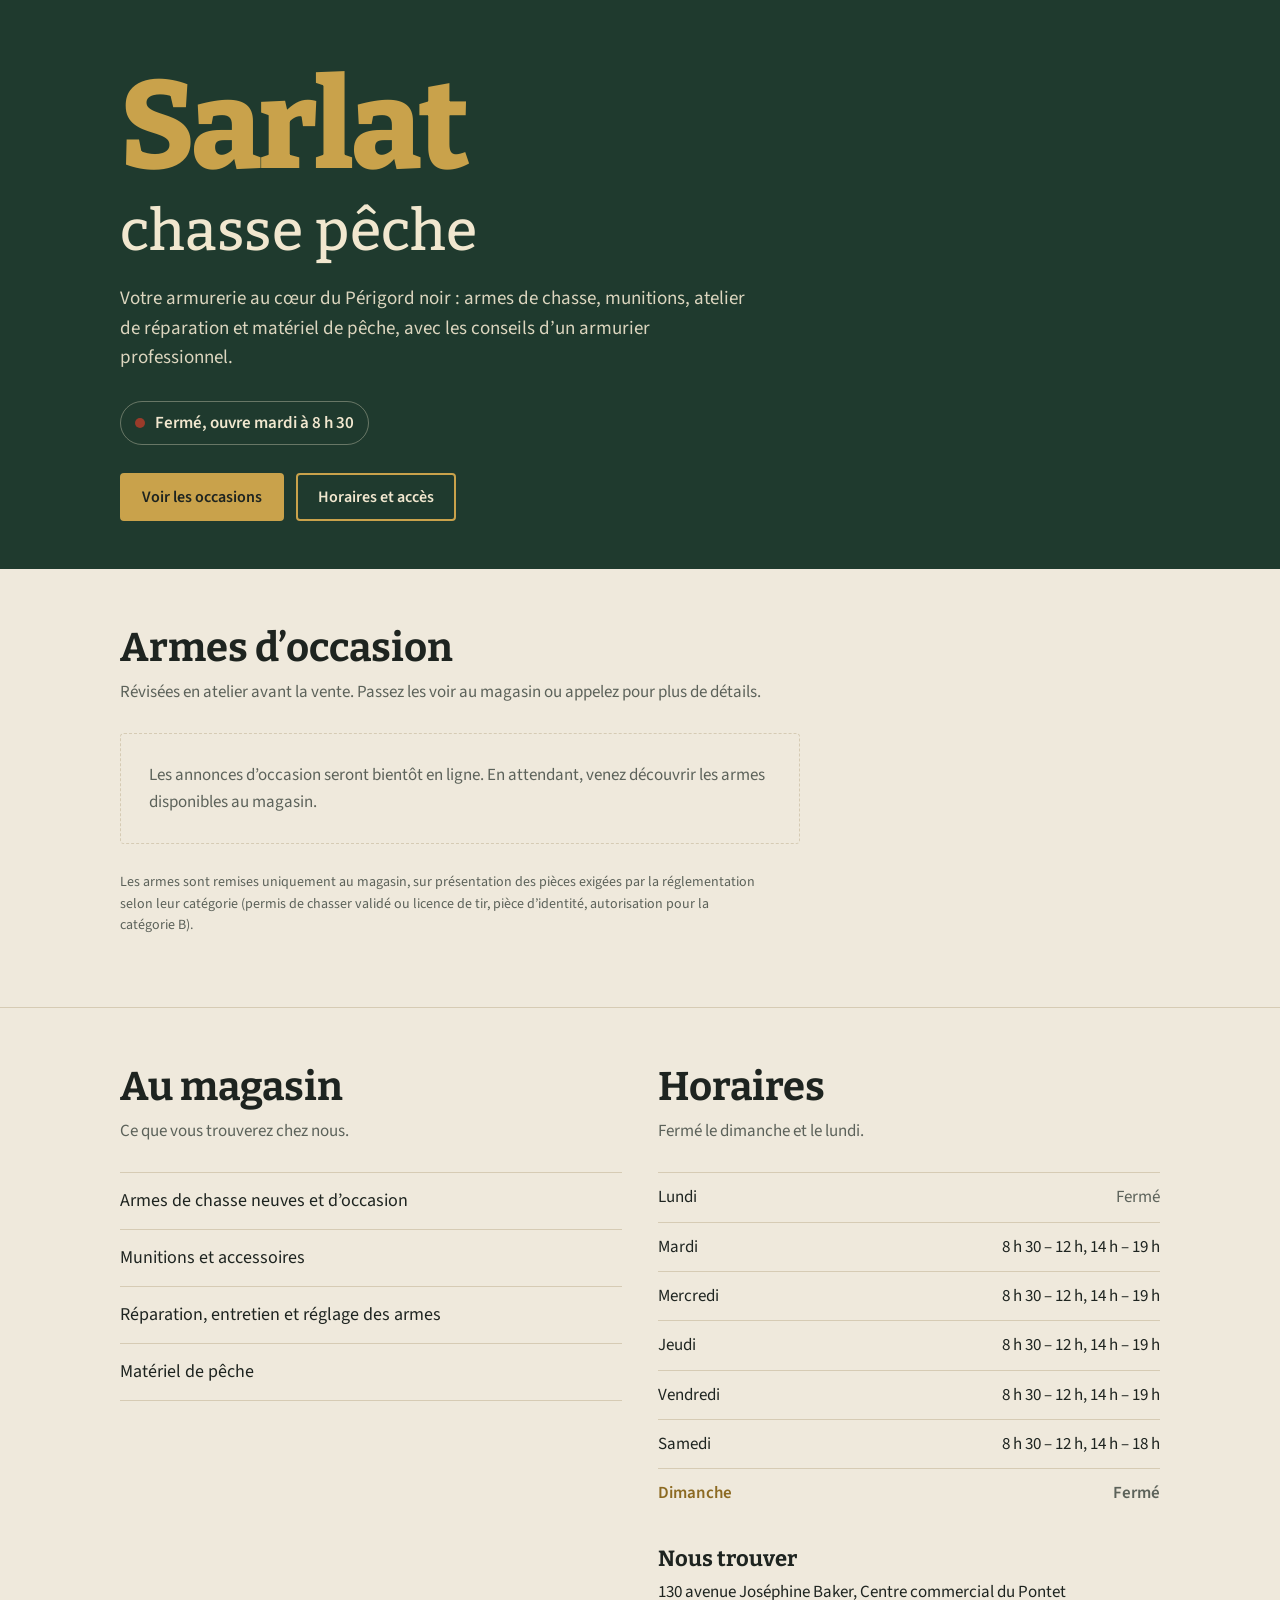
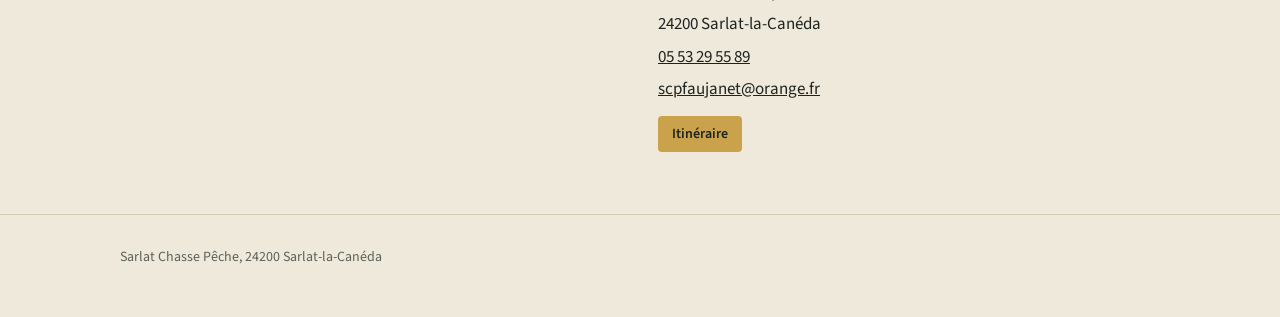
==== index.html @ 73dd1a2f "Mise en ligne du site Sarlat Chasse Peche" ====
<!doctype html>
<html lang="fr"><head><meta charset="utf-8"><meta name="viewport" content="width=device-width, initial-scale=1, viewport-fit=cover">
<title>Sarlat Chasse Pêche, armurerie à Sarlat-la-Canéda</title>
<meta name="description" content="Armurerie Sarlat Chasse Pêche, Centre commercial du Pontet à Sarlat-la-Canéda : armes neuves et d’occasion, munitions, réparation, pêche.">
<link rel="icon" href="data:image/svg+xml,<svg xmlns='http://www.w3.org/2000/svg' viewBox='0 0 100 100'><text y='.9em' font-size='90'>🦌</text></svg>">
<link rel="preconnect" href="https://fonts.googleapis.com"><link rel="preconnect" href="https://fonts.gstatic.com" crossorigin>
<link rel="stylesheet" href="https://fonts.googleapis.com/css2?family=Bitter:wght@500;700;800&family=Source+Sans+3:wght@400;600&display=swap">
<link rel="stylesheet" href="style.css">
</head><body><div id="root"></div>
<script src="common.js"></script>
<script>
var DATA={shop:{address:'130 avenue Joséphine Baker, Centre commercial du Pontet',city:'24200 Sarlat-la-Canéda',phone:'05 53 29 55 89',email:'scpfaujanet@orange.fr',services:['Armes de chasse neuves et d’occasion','Munitions et accessoires','Réparation, entretien et réglage des armes','Matériel de pêche']},listings:[]};
function parisNow(){var p={};new Intl.DateTimeFormat('en-GB',{timeZone:'Europe/Paris',weekday:'short',hour:'2-digit',minute:'2-digit',hourCycle:'h23'}).formatToParts(new Date()).forEach(function(x){p[x.type]=x.value});return{d:['Sun','Mon','Tue','Wed','Thu','Fri','Sat'].indexOf(p.weekday),m:Number(p.hour)*60+Number(p.minute)}}
function status(){var n=parisNow(),t=HOURS[n.d]||[];for(var i=0;i<t.length;i++){if(n.m>=t[i][0]&&n.m<t[i][1])return{open:true,text:'Ouvert, jusqu’à '+hm(t[i][1])};if(n.m<t[i][0])return{open:false,text:'Fermé, ouvre à '+hm(t[i][0])}}for(var k=1;k<=7;k++){var d=(n.d+k)%7;if(HOURS[d])return{open:false,text:'Fermé, ouvre '+(k===1?'demain':DAYS[d].toLowerCase())+' à '+hm(HOURS[d][0][0])}}return{open:false,text:'Fermé'}}
function hoursRows(){var n=parisNow();return [1,2,3,4,5,6,0].map(function(d){var h=HOURS[d];return '<tr class="'+(d===n.d?'today ':'')+(h?'':'off')+'"><td>'+DAYS[d]+'</td><td>'+(h?h.map(function(s){return hm(s[0])+' – '+hm(s[1])}).join(', '):'Fermé')+'</td></tr>'}).join('')}
function card(l,i){var p=l.photos||[];return '<button class="item'+(l.sold?' sold':'')+'" data-i="'+i+'"><div class="ph">'+(p.length?'<img loading="lazy" alt="'+esc(l.title)+'" src="'+img(p[0])+'">':'<div class="none">Photo à venir</div>')+(l.sold?'<span class="badge">Vendu</span>':'')+(p.length>1?'<span class="count">'+p.length+' photos</span>':'')+'</div><h3>'+esc(l.title)+'</h3><div class="meta">'+esc([l.caliber,l.condition].filter(Boolean).join(', '))+'</div>'+(!l.sold&&euro(l.price)?'<div class="price">'+euro(l.price)+'</div>':'')+'</button>'}
function render(){var s=DATA.shop,st=status(),L=DATA.listings||[],q=encodeURIComponent('Sarlat Chasse Pêche '+(s.address||'')+' '+s.city);
document.getElementById('root').innerHTML=
'<header class="hero"><div class="wrap"><h1 class="mark">Sarlat<span>chasse pêche</span></h1><p class="lede">Votre armurerie au cœur du Périgord noir : armes de chasse, munitions, atelier de réparation et matériel de pêche, avec les conseils d’un armurier professionnel.</p><div class="status'+(st.open?' open':'')+'"><span class="dot"></span>'+st.text+'</div><div class="cta"><a class="btn" href="#occasions">Voir les occasions</a><a class="btn ghost" href="#infos">Horaires et accès</a></div></div></header>'+
'<main><section id="occasions"><div class="wrap"><h2>Armes d’occasion</h2><p class="sub">Révisées en atelier avant la vente. Passez les voir au magasin ou appelez pour plus de détails.</p>'+(L.length?'<div class="grid">'+L.map(card).join('')+'</div>':'<div class="empty">Les annonces d’occasion seront bientôt en ligne. En attendant, venez découvrir les armes disponibles au magasin.</div>')+'<p class="notice">Les armes sont remises uniquement au magasin, sur présentation des pièces exigées par la réglementation selon leur catégorie (permis de chasser validé ou licence de tir, pièce d’identité, autorisation pour la catégorie B).</p></div></section>'+
'<section id="infos"><div class="wrap two"><div><h2>Au magasin</h2><p class="sub">Ce que vous trouverez chez nous.</p><ul class="services">'+(s.services||[]).map(function(x){return '<li>'+esc(x)+'</li>'}).join('')+'</ul></div><div><h2>Horaires</h2><p class="sub">Fermé le dimanche et le lundi.</p><table class="hours">'+hoursRows()+'</table><div class="contact" style="margin-top:28px"><h3 style="font-size:22px;margin-bottom:8px">Nous trouver</h3>'+(s.address?'<p>'+esc(s.address)+'</p>':'')+'<p>'+esc(s.city)+'</p>'+(s.phone?'<p><a href="tel:'+esc(s.phone.replace(/\s/g,''))+'">'+esc(s.phone)+'</a></p>':'')+(s.email?'<p><a href="mailto:'+esc(s.email)+'">'+esc(s.email)+'</a></p>':'')+'<p style="margin-top:14px"><a class="btn small" target="_blank" rel="noopener" href="https://www.google.com/maps/search/?api=1&query='+q+'">Itinéraire</a></p></div></div></div></section></main>'+
'<footer><div class="wrap">Sarlat Chasse Pêche, '+esc(s.city)+'</div></footer><dialog id="detail"></dialog>';
Array.prototype.forEach.call(document.querySelectorAll('.item'),function(b){b.onclick=function(){openDetail(Number(b.dataset.i))}})}
function openDetail(i){var l=DATA.listings[i],d=document.getElementById('detail'),p=l.photos||[];
d.innerHTML='<div class="dlg"><div class="dlg-head"><div><h2 style="font-size:26px">'+esc(l.title)+'</h2>'+(l.sold?'<span class="meta" style="color:var(--closed);font-weight:600">Vendu</span>':(euro(l.price)?'<div class="price">'+euro(l.price)+'</div>':''))+'</div><button class="x" aria-label="Fermer">×</button></div>'+(p.length?'<div class="gallery">'+p.map(function(f){return '<img alt="" src="'+img(f)+'">'}).join('')+'</div>'+(p.length>1?'<p class="hint">Faites glisser pour voir les autres photos.</p>':''):'')+'<dl class="facts">'+[['Calibre',l.caliber],['Catégorie',l.category],['État',l.condition]].filter(function(x){return x[1]}).map(function(x){return '<dt>'+x[0]+'</dt><dd>'+esc(x[1])+'</dd>'}).join('')+'</dl>'+(l.description?'<p class="desc">'+esc(l.description)+'</p>':'')+'<p class="meta">À voir au magasin, du mardi au samedi. Tél. '+esc(DATA.shop.phone)+'</p></div>';
d.querySelector('.x').onclick=function(){d.close()};d.onclick=function(e){if(e.target===d)d.close()};d.showModal()}
render();
fetch('donnees.json?v='+Date.now(),{cache:'no-store'}).then(function(r){return r.ok?r.json():null}).then(function(j){if(j){DATA=j;render()}}).catch(function(){});
setInterval(function(){var el=document.querySelector('.status');if(!el)return;var st=status();el.className='status'+(st.open?' open':'');el.innerHTML='<span class="dot"></span>'+st.text},60000);
</script></body></html>
---- style.css ----
:root{--bg:#EFE9DC;--surface:#F8F4EA;--ink:#1E2420;--muted:#5C625A;--forest:#1F3A2E;--forest-ink:#F1E7CF;--stone:#C9A24B;--stone-deep:#8C6A22;--line:#D6CBB4;--ok:#2F7A4A;--closed:#9A3B2A;color-scheme:light;box-sizing:border-box;padding-top:env(safe-area-inset-top,0px);padding-bottom:env(safe-area-inset-bottom,0px)}
@media (prefers-color-scheme:dark){:root{--bg:#121815;--surface:#1A221E;--ink:#ECE6D8;--muted:#A6AB9E;--forest:#0D1913;--forest-ink:#EADDBE;--stone:#D8B45E;--stone-deep:#D8B45E;--line:#2D3832;--ok:#5FB57E;--closed:#E07A63;color-scheme:dark}}
*,*::before,*::after{box-sizing:inherit}
html{scroll-padding-top:env(safe-area-inset-top,0px);scroll-behavior:smooth}
body{margin:0;background:var(--bg);color:var(--ink);font:400 17px/1.55 "Source Sans 3","Segoe UI",Roboto,Helvetica,Arial,sans-serif}
@media (prefers-reduced-motion:reduce){html{scroll-behavior:auto}}
h1,h2,h3{font-family:Bitter,Georgia,"Times New Roman",serif;line-height:1.15;margin:0}
a{color:inherit}
img{max-width:100%;display:block}
:focus-visible{outline:3px solid var(--stone);outline-offset:2px}
.wrap{max-width:1080px;margin:0 auto;padding:0 20px}
.hero{background:var(--forest);color:var(--forest-ink);padding:56px 0 48px}
.mark{font-size:clamp(52px,14vw,124px);font-weight:800;letter-spacing:-.02em;color:var(--stone)}
.mark span{display:block;font-weight:500;font-size:.46em;letter-spacing:.01em;color:var(--forest-ink)}
.lede{max-width:34em;margin:20px 0 28px;font-size:19px;opacity:.9}
.status{display:inline-flex;align-items:center;gap:10px;padding:8px 14px;border:1px solid rgba(241,231,207,.35);border-radius:999px;font-weight:600}
.dot{width:10px;height:10px;border-radius:50%;background:var(--closed)}
.status.open .dot{background:#6FCB8E;box-shadow:0 0 0 4px rgba(111,203,142,.2)}
.cta{display:flex;flex-wrap:wrap;gap:12px;margin-top:28px}
.btn{display:inline-block;font:600 16px/1 "Source Sans 3",sans-serif;padding:14px 20px;border-radius:4px;border:2px solid var(--stone);background:var(--stone);color:#1E2420;text-decoration:none;cursor:pointer}
.btn.ghost{background:transparent;color:inherit}
.btn.small{padding:9px 12px;font-size:14px}
.btn.danger{border-color:var(--closed);background:transparent;color:var(--closed)}
.btn:disabled{opacity:.55;cursor:wait}
section{padding:56px 0;border-bottom:1px solid var(--line)}
h2{font-size:clamp(28px,5vw,40px);margin-bottom:8px}
.sub{color:var(--muted);margin:0 0 28px;max-width:40em}
.grid{display:grid;grid-template-columns:repeat(auto-fill,minmax(250px,1fr));gap:28px 22px}
.item{all:unset;cursor:pointer;display:block}
.item:focus-visible{outline:3px solid var(--stone);outline-offset:4px}
.ph{aspect-ratio:4/3;background:var(--surface);border:1px solid var(--line);border-radius:4px;overflow:hidden;position:relative}
.ph img{width:100%;height:100%;object-fit:cover}
.ph .none{position:absolute;inset:0;display:grid;place-items:center;color:var(--muted);font-size:14px}
.badge{position:absolute;top:10px;left:10px;background:var(--closed);color:#fff;font-weight:600;font-size:13px;padding:4px 9px;border-radius:3px}
.count{position:absolute;bottom:8px;right:8px;background:rgba(0,0,0,.6);color:#fff;font-size:12px;padding:2px 7px;border-radius:3px}
.item h3{font-size:20px;margin:12px 0 4px}
.meta{color:var(--muted);font-size:15px}
.price{font-family:Bitter,Georgia,serif;font-weight:700;font-size:21px;color:var(--stone-deep);margin-top:4px}
.item.sold{opacity:.6}
.empty{border:1px dashed var(--line);border-radius:4px;padding:28px;color:var(--muted);max-width:40em}
.notice{font-size:14px;color:var(--muted);margin-top:28px;max-width:46em}
.two{display:grid;gap:36px;grid-template-columns:1fr}
@media (min-width:760px){.two{grid-template-columns:1fr 1fr}}
.services{list-style:none;padding:0;margin:0}
.services li{padding:14px 0;border-top:1px solid var(--line);font-size:18px}
.services li:last-child{border-bottom:1px solid var(--line)}
table.hours{border-collapse:collapse;width:100%;font-size:17px}
.hours td{padding:11px 0;border-top:1px solid var(--line)}
.hours td+td{text-align:right}
.hours tr.today td{font-weight:600;color:var(--stone-deep)}
.hours tr.off td+td{color:var(--muted)}
.contact p{margin:6px 0}
footer{padding:32px 0 48px;color:var(--muted);font-size:14px}
dialog{border:0;padding:0;background:var(--surface);color:var(--ink);width:min(760px,100vw);max-height:92vh;border-radius:6px}
dialog::backdrop{background:rgba(10,16,12,.6)}
.dlg{padding:20px 20px 24px}
.dlg-head{display:flex;justify-content:space-between;align-items:start;gap:12px;margin-bottom:14px}
.x{all:unset;cursor:pointer;font-size:28px;line-height:1;padding:4px 8px}
.gallery{display:flex;gap:10px;overflow-x:auto;scroll-snap-type:x mandatory}
.gallery img{flex:0 0 100%;scroll-snap-align:start;aspect-ratio:4/3;object-fit:contain;background:#000;border-radius:4px}
.facts{display:grid;grid-template-columns:auto 1fr;gap:6px 16px;margin:16px 0}
.facts dt{color:var(--muted)}.facts dd{margin:0}
.desc{white-space:pre-wrap}
.manage{position:fixed;right:16px;bottom:calc(16px + env(safe-area-inset-bottom,0px));z-index:20;box-shadow:0 4px 14px rgba(0,0,0,.25)}
.tabs{display:flex;gap:6px;border-bottom:1px solid var(--line);margin-bottom:18px;overflow-x:auto}
.tabs button{all:unset;cursor:pointer;padding:10px 12px;font-weight:600;color:var(--muted);border-bottom:3px solid transparent}
.tabs button[aria-selected="true"]{color:var(--ink);border-color:var(--stone)}
label{display:block;font-weight:600;font-size:15px;margin:14px 0 6px}
input,select,textarea{width:100%;font:inherit;padding:10px 12px;border:1px solid var(--line);border-radius:4px;background:var(--bg);color:var(--ink)}
textarea{min-height:110px;resize:vertical}
.row{display:grid;grid-template-columns:1fr 1fr;gap:0 12px}
.thumbs{display:flex;flex-wrap:wrap;gap:8px;margin-top:10px}
.thumbs div{position:relative}
.thumbs img{width:84px;height:64px;object-fit:cover;border-radius:3px;border:1px solid var(--line)}
.thumbs button{position:absolute;top:-8px;right:-8px;width:24px;height:24px;border-radius:50%;border:0;background:var(--closed);color:#fff;cursor:pointer}
.adm-list .li{display:flex;gap:12px;align-items:center;padding:12px 0;border-top:1px solid var(--line)}
.adm-list img,.adm-list .noimg{width:64px;height:48px;object-fit:cover;border-radius:3px;background:var(--bg);flex:none}
.adm-list .t{flex:1;min-width:0}
.adm-list .acts{display:flex;gap:6px;flex-wrap:wrap;justify-content:flex-end}
.msg{margin-top:12px;font-size:15px;color:var(--muted)}
.msg.err{color:var(--closed)}
.hint{font-size:14px;color:var(--muted);margin:4px 0 0}
.setup{background:var(--surface);border:1px solid var(--line);border-radius:4px;padding:16px;margin:16px 0}
.topbar{display:flex;justify-content:space-between;align-items:center;gap:12px;padding:16px 0}
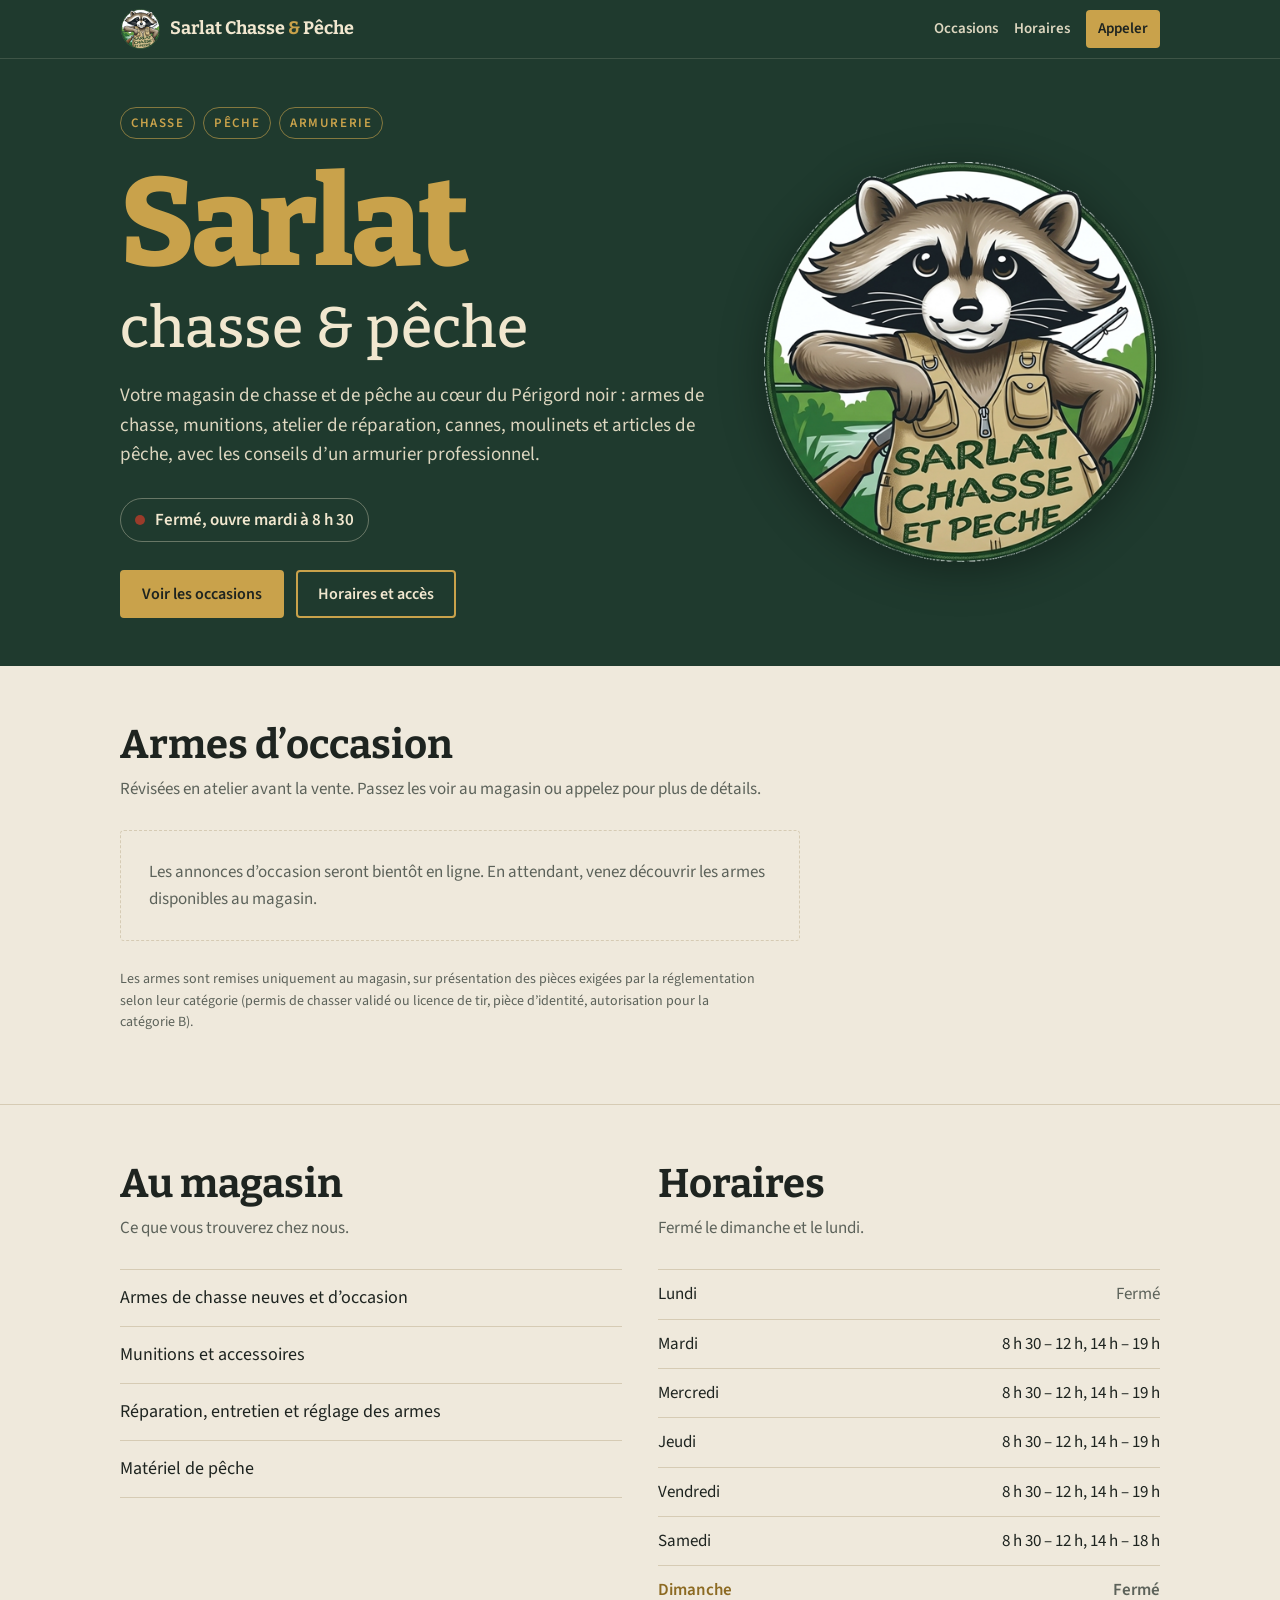
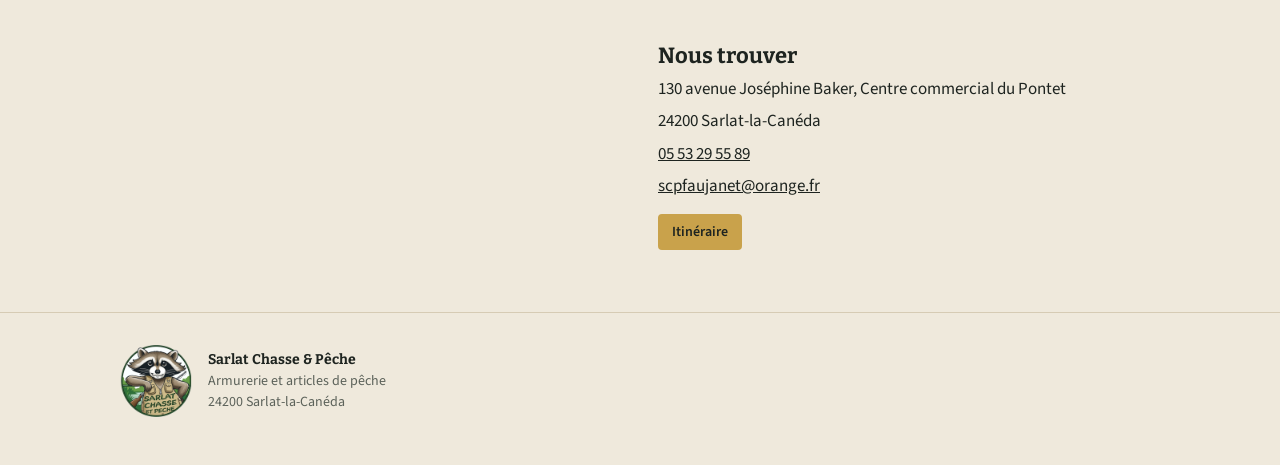
==== commit 6f7cbe84: "Ajout du logo Sarlat Chasse et Peche sur toutes les pages" ====
--- a/index.html
+++ b/index.html
@@ -1,8 +1,13 @@
 <!doctype html>
 <html lang="fr"><head><meta charset="utf-8"><meta name="viewport" content="width=device-width, initial-scale=1, viewport-fit=cover">
-<title>Sarlat Chasse Pêche, armurerie à Sarlat-la-Canéda</title>
-<meta name="description" content="Armurerie Sarlat Chasse Pêche, Centre commercial du Pontet à Sarlat-la-Canéda : armes neuves et d’occasion, munitions, réparation, pêche.">
-<link rel="icon" href="data:image/svg+xml,<svg xmlns='http://www.w3.org/2000/svg' viewBox='0 0 100 100'><text y='.9em' font-size='90'>🦌</text></svg>">
+<title>Sarlat Chasse et Pêche, armurerie et articles de pêche à Sarlat-la-Canéda</title>
+<meta name="description" content="Sarlat Chasse et Pêche, Centre commercial du Pontet à Sarlat-la-Canéda : armurerie, armes de chasse neuves et d’occasion, munitions, réparation, matériel et articles de pêche.">
+<link rel="icon" type="image/png" href="images/logo-64.png">
+<link rel="apple-touch-icon" href="images/logo-180.png">
+<meta property="og:title" content="Sarlat Chasse et Pêche">
+<meta property="og:description" content="Armurerie et articles de pêche à Sarlat-la-Canéda, Centre commercial du Pontet.">
+<meta property="og:image" content="https://chasseetpeche24200.github.io/images/logo.png">
+<meta property="og:type" content="website">
 <link rel="preconnect" href="https://fonts.googleapis.com"><link rel="preconnect" href="https://fonts.gstatic.com" crossorigin>
 <link rel="stylesheet" href="https://fonts.googleapis.com/css2?family=Bitter:wght@500;700;800&family=Source+Sans+3:wght@400;600&display=swap">
 <link rel="stylesheet" href="style.css">
@@ -16,13 +21,14 @@
 function card(l,i){var p=l.photos||[];return '<button class="item'+(l.sold?' sold':'')+'" data-i="'+i+'"><div class="ph">'+(p.length?'<img loading="lazy" alt="'+esc(l.title)+'" src="'+img(p[0])+'">':'<div class="none">Photo à venir</div>')+(l.sold?'<span class="badge">Vendu</span>':'')+(p.length>1?'<span class="count">'+p.length+' photos</span>':'')+'</div><h3>'+esc(l.title)+'</h3><div class="meta">'+esc([l.caliber,l.condition].filter(Boolean).join(', '))+'</div>'+(!l.sold&&euro(l.price)?'<div class="price">'+euro(l.price)+'</div>':'')+'</button>'}
 function render(){var s=DATA.shop,st=status(),L=DATA.listings||[],q=encodeURIComponent('Sarlat Chasse Pêche '+(s.address||'')+' '+s.city);
 document.getElementById('root').innerHTML=
-'<header class="hero"><div class="wrap"><h1 class="mark">Sarlat<span>chasse pêche</span></h1><p class="lede">Votre armurerie au cœur du Périgord noir : armes de chasse, munitions, atelier de réparation et matériel de pêche, avec les conseils d’un armurier professionnel.</p><div class="status'+(st.open?' open':'')+'"><span class="dot"></span>'+st.text+'</div><div class="cta"><a class="btn" href="#occasions">Voir les occasions</a><a class="btn ghost" href="#infos">Horaires et accès</a></div></div></header>'+
+'<nav class="topnav"><div class="wrap"><a class="brand" href="#"><img src="images/logo-64.png" alt="" width="40" height="40"><span>Sarlat Chasse <em>&amp;</em> Pêche</span></a><div class="navlinks"><a href="#occasions">Occasions</a><a href="#infos">Horaires</a>'+(s.phone?'<a class="call" href="tel:'+esc(s.phone.replace(/\s/g,''))+'">Appeler</a>':'')+'</div></div></nav>'+
+'<header class="hero"><div class="wrap hero-grid"><div><p class="kicker"><span>Chasse</span><span>Pêche</span><span>Armurerie</span></p><h1 class="mark">Sarlat<span>chasse &amp; pêche</span></h1><p class="lede">Votre magasin de chasse et de pêche au cœur du Périgord noir : armes de chasse, munitions, atelier de réparation, cannes, moulinets et articles de pêche, avec les conseils d’un armurier professionnel.</p><div class="status'+(st.open?' open':'')+'"><span class="dot"></span>'+st.text+'</div><div class="cta"><a class="btn" href="#occasions">Voir les occasions</a><a class="btn ghost" href="#infos">Horaires et accès</a></div></div><img class="hero-logo" src="images/logo.png" alt="Logo Sarlat Chasse et Pêche : un raton laveur en gilet de chasse avec un fusil et une canne à pêche" width="480" height="480"></div></header>'+
 '<main><section id="occasions"><div class="wrap"><h2>Armes d’occasion</h2><p class="sub">Révisées en atelier avant la vente. Passez les voir au magasin ou appelez pour plus de détails.</p>'+(L.length?'<div class="grid">'+L.map(card).join('')+'</div>':'<div class="empty">Les annonces d’occasion seront bientôt en ligne. En attendant, venez découvrir les armes disponibles au magasin.</div>')+'<p class="notice">Les armes sont remises uniquement au magasin, sur présentation des pièces exigées par la réglementation selon leur catégorie (permis de chasser validé ou licence de tir, pièce d’identité, autorisation pour la catégorie B).</p></div></section>'+
 '<section id="infos"><div class="wrap two"><div><h2>Au magasin</h2><p class="sub">Ce que vous trouverez chez nous.</p><ul class="services">'+(s.services||[]).map(function(x){return '<li>'+esc(x)+'</li>'}).join('')+'</ul></div><div><h2>Horaires</h2><p class="sub">Fermé le dimanche et le lundi.</p><table class="hours">'+hoursRows()+'</table><div class="contact" style="margin-top:28px"><h3 style="font-size:22px;margin-bottom:8px">Nous trouver</h3>'+(s.address?'<p>'+esc(s.address)+'</p>':'')+'<p>'+esc(s.city)+'</p>'+(s.phone?'<p><a href="tel:'+esc(s.phone.replace(/\s/g,''))+'">'+esc(s.phone)+'</a></p>':'')+(s.email?'<p><a href="mailto:'+esc(s.email)+'">'+esc(s.email)+'</a></p>':'')+'<p style="margin-top:14px"><a class="btn small" target="_blank" rel="noopener" href="https://www.google.com/maps/search/?api=1&query='+q+'">Itinéraire</a></p></div></div></div></section></main>'+
-'<footer><div class="wrap">Sarlat Chasse Pêche, '+esc(s.city)+'</div></footer><dialog id="detail"></dialog>';
+'<footer><div class="wrap foot"><img src="images/logo-180.png" alt="" width="72" height="72"><div><strong>Sarlat Chasse &amp; Pêche</strong><br>Armurerie et articles de pêche<br>'+esc(s.city)+'</div></div></footer><dialog id="detail"></dialog>';
 Array.prototype.forEach.call(document.querySelectorAll('.item'),function(b){b.onclick=function(){openDetail(Number(b.dataset.i))}})}
 function openDetail(i){var l=DATA.listings[i],d=document.getElementById('detail'),p=l.photos||[];
-d.innerHTML='<div class="dlg"><div class="dlg-head"><div><h2 style="font-size:26px">'+esc(l.title)+'</h2>'+(l.sold?'<span class="meta" style="color:var(--closed);font-weight:600">Vendu</span>':(euro(l.price)?'<div class="price">'+euro(l.price)+'</div>':''))+'</div><button class="x" aria-label="Fermer">×</button></div>'+(p.length?'<div class="gallery">'+p.map(function(f){return '<img alt="" src="'+img(f)+'">'}).join('')+'</div>'+(p.length>1?'<p class="hint">Faites glisser pour voir les autres photos.</p>':''):'')+'<dl class="facts">'+[['Calibre',l.caliber],['Catégorie',l.category],['État',l.condition]].filter(function(x){return x[1]}).map(function(x){return '<dt>'+x[0]+'</dt><dd>'+esc(x[1])+'</dd>'}).join('')+'</dl>'+(l.description?'<p class="desc">'+esc(l.description)+'</p>':'')+'<p class="meta">À voir au magasin, du mardi au samedi. Tél. '+esc(DATA.shop.phone)+'</p></div>';
+d.innerHTML='<div class="dlg"><div class="dlg-head"><div><h2 style="font-size:26px">'+esc(l.title)+'</h2>'+(l.sold?'<span class="meta" style="color:var(--closed);font-weight:600">Vendu</span>':(euro(l.price)?'<div class="price">'+euro(l.price)+'</div>':''))+'</div><button class="x" aria-label="Fermer">×</button></div>'+(p.length?'<div class="gallery">'+p.map(function(f){return '<img alt="" src="'+img(f)+'">'}).join('')+'</div>'+(p.length>1?'<p class="hint">Faites glisser pour voir les autres photos.</p>':''):'')+'<dl class="facts">'+[['Calibre',l.caliber],['Catégorie',l.category],['État',l.condition]].filter(function(x){return x[1]}).map(function(x){return '<dt>'+x[0]+'</dt><dd>'+esc(x[1])+'</dd>'}).join('')+'</dl>'+(l.description?'<p class="desc">'+esc(l.description)+'</p>':'')+'<p class="meta">À voir chez Sarlat Chasse &amp; Pêche, du mardi au samedi. Tél.'+esc(DATA.shop.phone)+'</p></div>';
 d.querySelector('.x').onclick=function(){d.close()};d.onclick=function(e){if(e.target===d)d.close()};d.showModal()}
 render();
 fetch('donnees.json?v='+Date.now(),{cache:'no-store'}).then(function(r){return r.ok?r.json():null}).then(function(j){if(j){DATA=j;render()}}).catch(function(){});
--- a/style.css
+++ b/style.css
@@ -9,7 +9,27 @@
 img{max-width:100%;display:block}
 :focus-visible{outline:3px solid var(--stone);outline-offset:2px}
 .wrap{max-width:1080px;margin:0 auto;padding:0 20px}
-.hero{background:var(--forest);color:var(--forest-ink);padding:56px 0 48px}
+.topnav{position:sticky;top:0;z-index:30;background:var(--forest);color:var(--forest-ink);border-bottom:1px solid rgba(241,231,207,.15);padding-top:env(safe-area-inset-top,0px)}
+.topnav .wrap{display:flex;align-items:center;justify-content:space-between;gap:12px;min-height:58px}
+.brand{display:flex;align-items:center;gap:10px;text-decoration:none;min-width:0}
+.brand img{flex:none;width:40px;height:40px}
+.topbar .brand img{width:48px;height:48px}
+.brand span{font:700 18px/1.1 Bitter,Georgia,serif;white-space:nowrap;overflow:hidden;text-overflow:ellipsis}
+.brand em{font-style:normal;color:var(--stone)}
+.navlinks{display:flex;align-items:center;gap:16px;font-weight:600;font-size:15px}
+.navlinks a{text-decoration:none;opacity:.9}
+.navlinks a:hover{opacity:1;text-decoration:underline}
+.navlinks .call{background:var(--stone);color:#1E2420;padding:7px 12px;border-radius:4px;opacity:1}
+@media (max-width:560px){.navlinks a:not(.call){display:none}.brand span{font-size:16px}}
+.hero{background:var(--forest);color:var(--forest-ink);padding:48px 0 48px}
+.hero-grid{display:grid;grid-template-columns:1fr;gap:28px;align-items:center}
+.hero-logo{width:min(280px,70vw);height:auto;justify-self:center;order:-1;filter:drop-shadow(0 8px 22px rgba(0,0,0,.35))}
+@media (min-width:860px){.hero-grid{grid-template-columns:1fr 400px}.hero-logo{width:400px;order:0}}
+.kicker{display:flex;flex-wrap:wrap;gap:8px;margin:0 0 14px}
+.kicker span{font-weight:600;font-size:13px;letter-spacing:.12em;text-transform:uppercase;padding:5px 10px;border:1px solid rgba(201,162,75,.6);border-radius:999px;color:var(--stone)}
+.foot{display:flex;align-items:center;gap:16px;line-height:1.5}
+.foot img{width:72px;height:72px;flex:none}
+.foot strong{color:var(--ink);font-family:Bitter,Georgia,serif}
 .mark{font-size:clamp(52px,14vw,124px);font-weight:800;letter-spacing:-.02em;color:var(--stone)}
 .mark span{display:block;font-weight:500;font-size:.46em;letter-spacing:.01em;color:var(--forest-ink)}
 .lede{max-width:34em;margin:20px 0 28px;font-size:19px;opacity:.9}
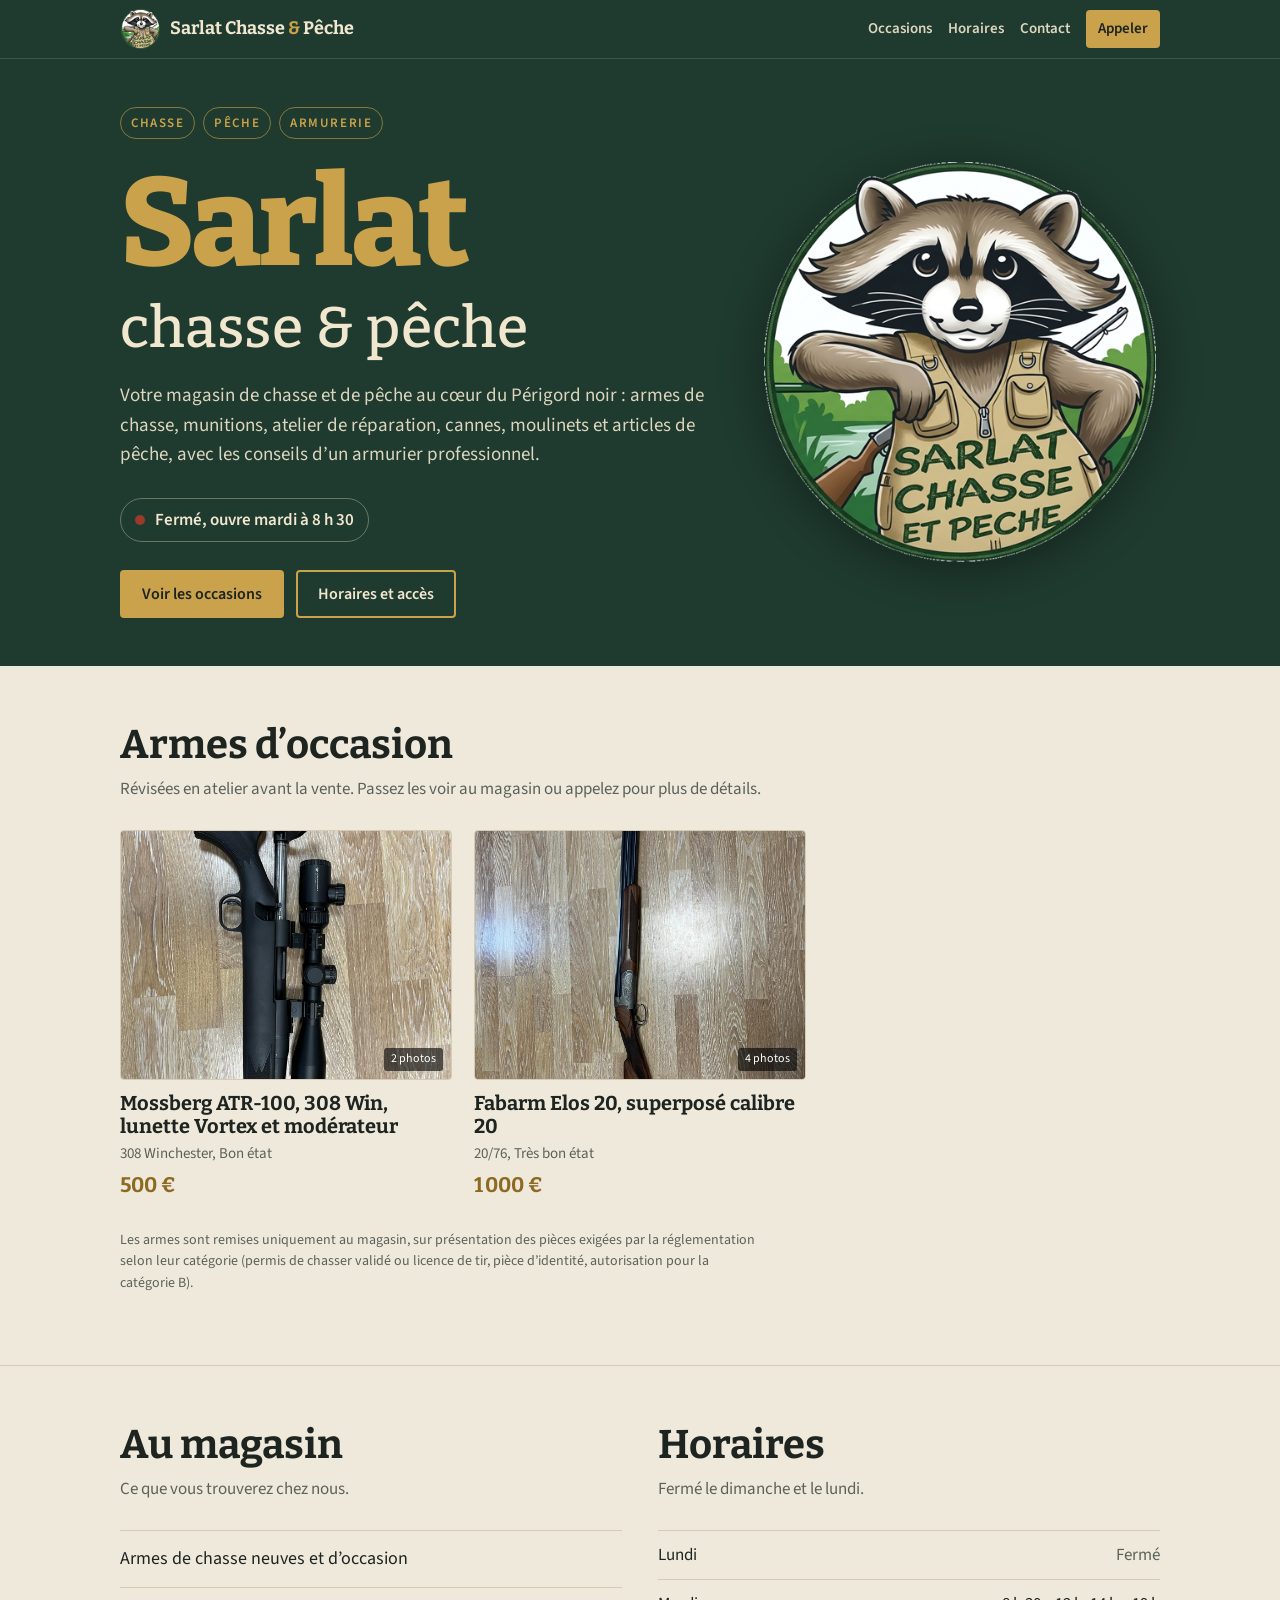
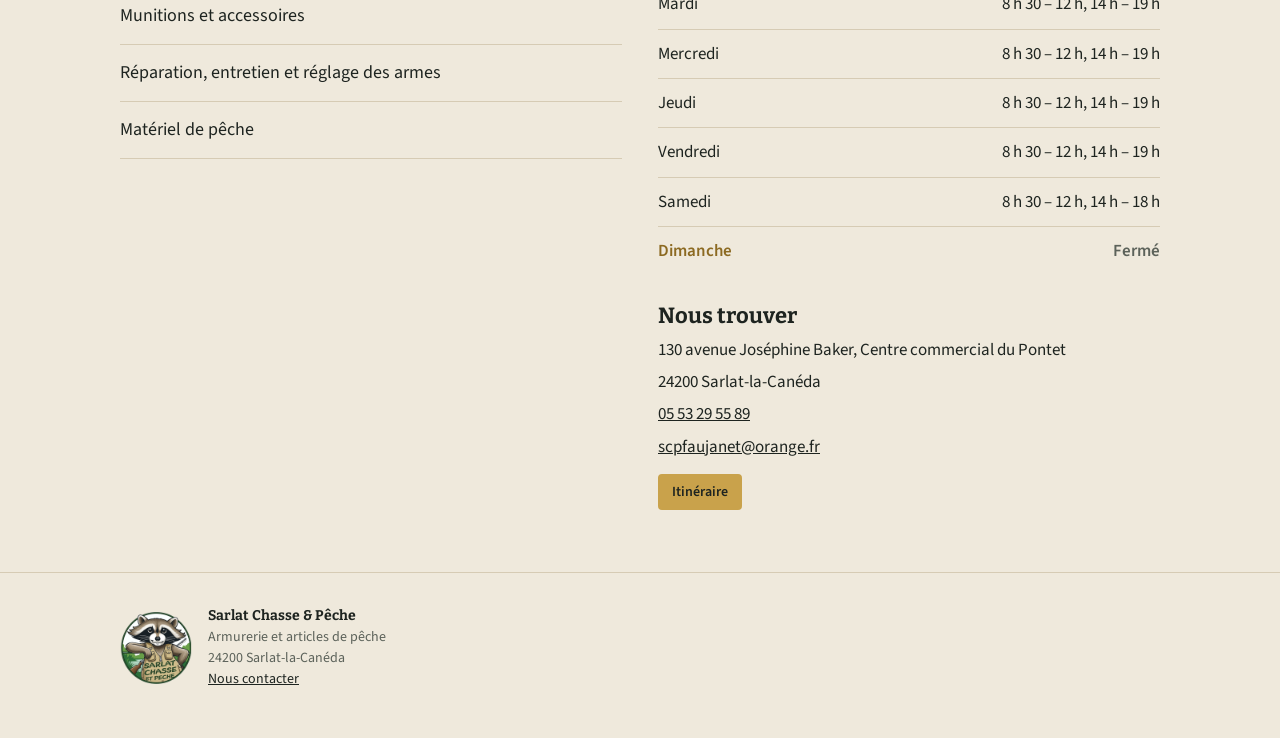
==== commit 60b1dfe0: "Page contact et bouton « Poser une question » sur les annonces Co-Authored-By: Claude Opus 5.5 <nore" ====
--- a/index.html
+++ b/index.html
@@ -10,7 +10,7 @@
 <meta property="og:type" content="website">
 <link rel="preconnect" href="https://fonts.googleapis.com"><link rel="preconnect" href="https://fonts.gstatic.com" crossorigin>
 <link rel="stylesheet" href="https://fonts.googleapis.com/css2?family=Bitter:wght@500;700;800&family=Source+Sans+3:wght@400;600&display=swap">
-<link rel="stylesheet" href="style.css">
+<link rel="stylesheet" href="style.css?v=3">
 </head><body><div id="root"></div>
 <script src="common.js"></script>
 <script>
@@ -21,14 +21,14 @@
 function card(l,i){var p=l.photos||[];return '<button class="item'+(l.sold?' sold':'')+'" data-i="'+i+'"><div class="ph">'+(p.length?'<img loading="lazy" alt="'+esc(l.title)+'" src="'+img(p[0])+'">':'<div class="none">Photo à venir</div>')+(l.sold?'<span class="badge">Vendu</span>':'')+(p.length>1?'<span class="count">'+p.length+' photos</span>':'')+'</div><h3>'+esc(l.title)+'</h3><div class="meta">'+esc([l.caliber,l.condition].filter(Boolean).join(', '))+'</div>'+(!l.sold&&euro(l.price)?'<div class="price">'+euro(l.price)+'</div>':'')+'</button>'}
 function render(){var s=DATA.shop,st=status(),L=DATA.listings||[],q=encodeURIComponent('Sarlat Chasse Pêche '+(s.address||'')+' '+s.city);
 document.getElementById('root').innerHTML=
-'<nav class="topnav"><div class="wrap"><a class="brand" href="#"><img src="images/logo-64.png" alt="" width="40" height="40"><span>Sarlat Chasse <em>&amp;</em> Pêche</span></a><div class="navlinks"><a href="#occasions">Occasions</a><a href="#infos">Horaires</a>'+(s.phone?'<a class="call" href="tel:'+esc(s.phone.replace(/\s/g,''))+'">Appeler</a>':'')+'</div></div></nav>'+
+'<nav class="topnav"><div class="wrap"><a class="brand" href="#"><img src="images/logo-64.png" alt="" width="40" height="40"><span>Sarlat Chasse <em>&amp;</em> Pêche</span></a><div class="navlinks"><a href="#occasions">Occasions</a><a href="#infos">Horaires</a><a href="contact.html">Contact</a>'+(s.phone?'<a class="call" href="tel:'+esc(s.phone.replace(/\s/g,''))+'">Appeler</a>':'')+'</div></div></nav>'+
 '<header class="hero"><div class="wrap hero-grid"><div><p class="kicker"><span>Chasse</span><span>Pêche</span><span>Armurerie</span></p><h1 class="mark">Sarlat<span>chasse &amp; pêche</span></h1><p class="lede">Votre magasin de chasse et de pêche au cœur du Périgord noir : armes de chasse, munitions, atelier de réparation, cannes, moulinets et articles de pêche, avec les conseils d’un armurier professionnel.</p><div class="status'+(st.open?' open':'')+'"><span class="dot"></span>'+st.text+'</div><div class="cta"><a class="btn" href="#occasions">Voir les occasions</a><a class="btn ghost" href="#infos">Horaires et accès</a></div></div><img class="hero-logo" src="images/logo.png" alt="Logo Sarlat Chasse et Pêche : un raton laveur en gilet de chasse avec un fusil et une canne à pêche" width="480" height="480"></div></header>'+
 '<main><section id="occasions"><div class="wrap"><h2>Armes d’occasion</h2><p class="sub">Révisées en atelier avant la vente. Passez les voir au magasin ou appelez pour plus de détails.</p>'+(L.length?'<div class="grid">'+L.map(card).join('')+'</div>':'<div class="empty">Les annonces d’occasion seront bientôt en ligne. En attendant, venez découvrir les armes disponibles au magasin.</div>')+'<p class="notice">Les armes sont remises uniquement au magasin, sur présentation des pièces exigées par la réglementation selon leur catégorie (permis de chasser validé ou licence de tir, pièce d’identité, autorisation pour la catégorie B).</p></div></section>'+
 '<section id="infos"><div class="wrap two"><div><h2>Au magasin</h2><p class="sub">Ce que vous trouverez chez nous.</p><ul class="services">'+(s.services||[]).map(function(x){return '<li>'+esc(x)+'</li>'}).join('')+'</ul></div><div><h2>Horaires</h2><p class="sub">Fermé le dimanche et le lundi.</p><table class="hours">'+hoursRows()+'</table><div class="contact" style="margin-top:28px"><h3 style="font-size:22px;margin-bottom:8px">Nous trouver</h3>'+(s.address?'<p>'+esc(s.address)+'</p>':'')+'<p>'+esc(s.city)+'</p>'+(s.phone?'<p><a href="tel:'+esc(s.phone.replace(/\s/g,''))+'">'+esc(s.phone)+'</a></p>':'')+(s.email?'<p><a href="mailto:'+esc(s.email)+'">'+esc(s.email)+'</a></p>':'')+'<p style="margin-top:14px"><a class="btn small" target="_blank" rel="noopener" href="https://www.google.com/maps/search/?api=1&query='+q+'">Itinéraire</a></p></div></div></div></section></main>'+
-'<footer><div class="wrap foot"><img src="images/logo-180.png" alt="" width="72" height="72"><div><strong>Sarlat Chasse &amp; Pêche</strong><br>Armurerie et articles de pêche<br>'+esc(s.city)+'</div></div></footer><dialog id="detail"></dialog>';
+'<footer><div class="wrap foot"><img src="images/logo-180.png" alt="" width="72" height="72"><div><strong>Sarlat Chasse &amp; Pêche</strong><br>Armurerie et articles de pêche<br>'+esc(s.city)+'<br><a href="contact.html">Nous contacter</a></div></div></footer><dialog id="detail"></dialog>';
 Array.prototype.forEach.call(document.querySelectorAll('.item'),function(b){b.onclick=function(){openDetail(Number(b.dataset.i))}})}
 function openDetail(i){var l=DATA.listings[i],d=document.getElementById('detail'),p=l.photos||[];
-d.innerHTML='<div class="dlg"><div class="dlg-head"><div><h2 style="font-size:26px">'+esc(l.title)+'</h2>'+(l.sold?'<span class="meta" style="color:var(--closed);font-weight:600">Vendu</span>':(euro(l.price)?'<div class="price">'+euro(l.price)+'</div>':''))+'</div><button class="x" aria-label="Fermer">×</button></div>'+(p.length?'<div class="gallery">'+p.map(function(f){return '<img alt="" src="'+img(f)+'">'}).join('')+'</div>'+(p.length>1?'<p class="hint">Faites glisser pour voir les autres photos.</p>':''):'')+'<dl class="facts">'+[['Calibre',l.caliber],['Catégorie',l.category],['État',l.condition]].filter(function(x){return x[1]}).map(function(x){return '<dt>'+x[0]+'</dt><dd>'+esc(x[1])+'</dd>'}).join('')+'</dl>'+(l.description?'<p class="desc">'+esc(l.description)+'</p>':'')+'<p class="meta">À voir chez Sarlat Chasse &amp; Pêche, du mardi au samedi. Tél.'+esc(DATA.shop.phone)+'</p></div>';
+d.innerHTML='<div class="dlg"><div class="dlg-head"><div><h2 style="font-size:26px">'+esc(l.title)+'</h2>'+(l.sold?'<span class="meta" style="color:var(--closed);font-weight:600">Vendu</span>':(euro(l.price)?'<div class="price">'+euro(l.price)+'</div>':''))+'</div><button class="x" aria-label="Fermer">×</button></div>'+(p.length?'<div class="gallery">'+p.map(function(f){return '<img alt="" src="'+img(f)+'">'}).join('')+'</div>'+(p.length>1?'<p class="hint">Faites glisser pour voir les autres photos.</p>':''):'')+'<dl class="facts">'+[['Calibre',l.caliber],['Catégorie',l.category],['État',l.condition]].filter(function(x){return x[1]}).map(function(x){return '<dt>'+x[0]+'</dt><dd>'+esc(x[1])+'</dd>'}).join('')+'</dl>'+(l.description?'<p class="desc">'+esc(l.description)+'</p>':'')+'<p class="meta">À voir chez Sarlat Chasse &amp; Pêche, du mardi au samedi. Tél. '+esc(DATA.shop.phone)+'</p>'+(l.sold?'':'<div class="dlg-actions"><a class="btn small" href="contact.html?annonce='+encodeURIComponent(l.id)+'">Poser une question</a>'+(DATA.shop.phone?'<a class="btn small ghost" href="tel:'+esc(DATA.shop.phone.replace(/\s/g,''))+'">Appeler</a>':'')+'</div>')+'</div>';
 d.querySelector('.x').onclick=function(){d.close()};d.onclick=function(e){if(e.target===d)d.close()};d.showModal()}
 render();
 fetch('donnees.json?v='+Date.now(),{cache:'no-store'}).then(function(r){return r.ok?r.json():null}).then(function(j){if(j){DATA=j;render()}}).catch(function(){});
--- a/style.css
+++ b/style.css
@@ -27,6 +27,18 @@
 @media (min-width:860px){.hero-grid{grid-template-columns:1fr 400px}.hero-logo{width:400px;order:0}}
 .kicker{display:flex;flex-wrap:wrap;gap:8px;margin:0 0 14px}
 .kicker span{font-weight:600;font-size:13px;letter-spacing:.12em;text-transform:uppercase;padding:5px 10px;border:1px solid rgba(201,162,75,.6);border-radius:999px;color:var(--stone)}
+.navlinks a[aria-current="page"]{text-decoration:underline;text-underline-offset:5px;opacity:1}
+.hero-small{padding:40px 0 36px}
+.hero-small h1{font-size:clamp(36px,7vw,60px);color:var(--stone)}
+.hero-small .lede{margin-bottom:0}
+.about{background:var(--surface);border:1px solid var(--line);border-left:4px solid var(--stone);border-radius:4px;padding:10px 12px;margin:14px 0 0;font-size:15px}
+.contact-cards{display:grid;gap:12px}
+.ccard{display:block;text-decoration:none;background:var(--surface);border:1px solid var(--line);border-radius:4px;padding:14px 16px}
+.ccard:hover{border-color:var(--stone)}
+.ccard-k{display:block;font-size:13px;font-weight:600;letter-spacing:.08em;text-transform:uppercase;color:var(--muted)}
+.ccard-v{display:block;font:700 19px/1.35 Bitter,Georgia,serif;margin-top:4px;overflow-wrap:anywhere}
+.dlg-actions{display:flex;flex-wrap:wrap;gap:10px;margin-top:16px}
+.foot a{color:var(--ink)}
 .foot{display:flex;align-items:center;gap:16px;line-height:1.5}
 .foot img{width:72px;height:72px;flex:none}
 .foot strong{color:var(--ink);font-family:Bitter,Georgia,serif}
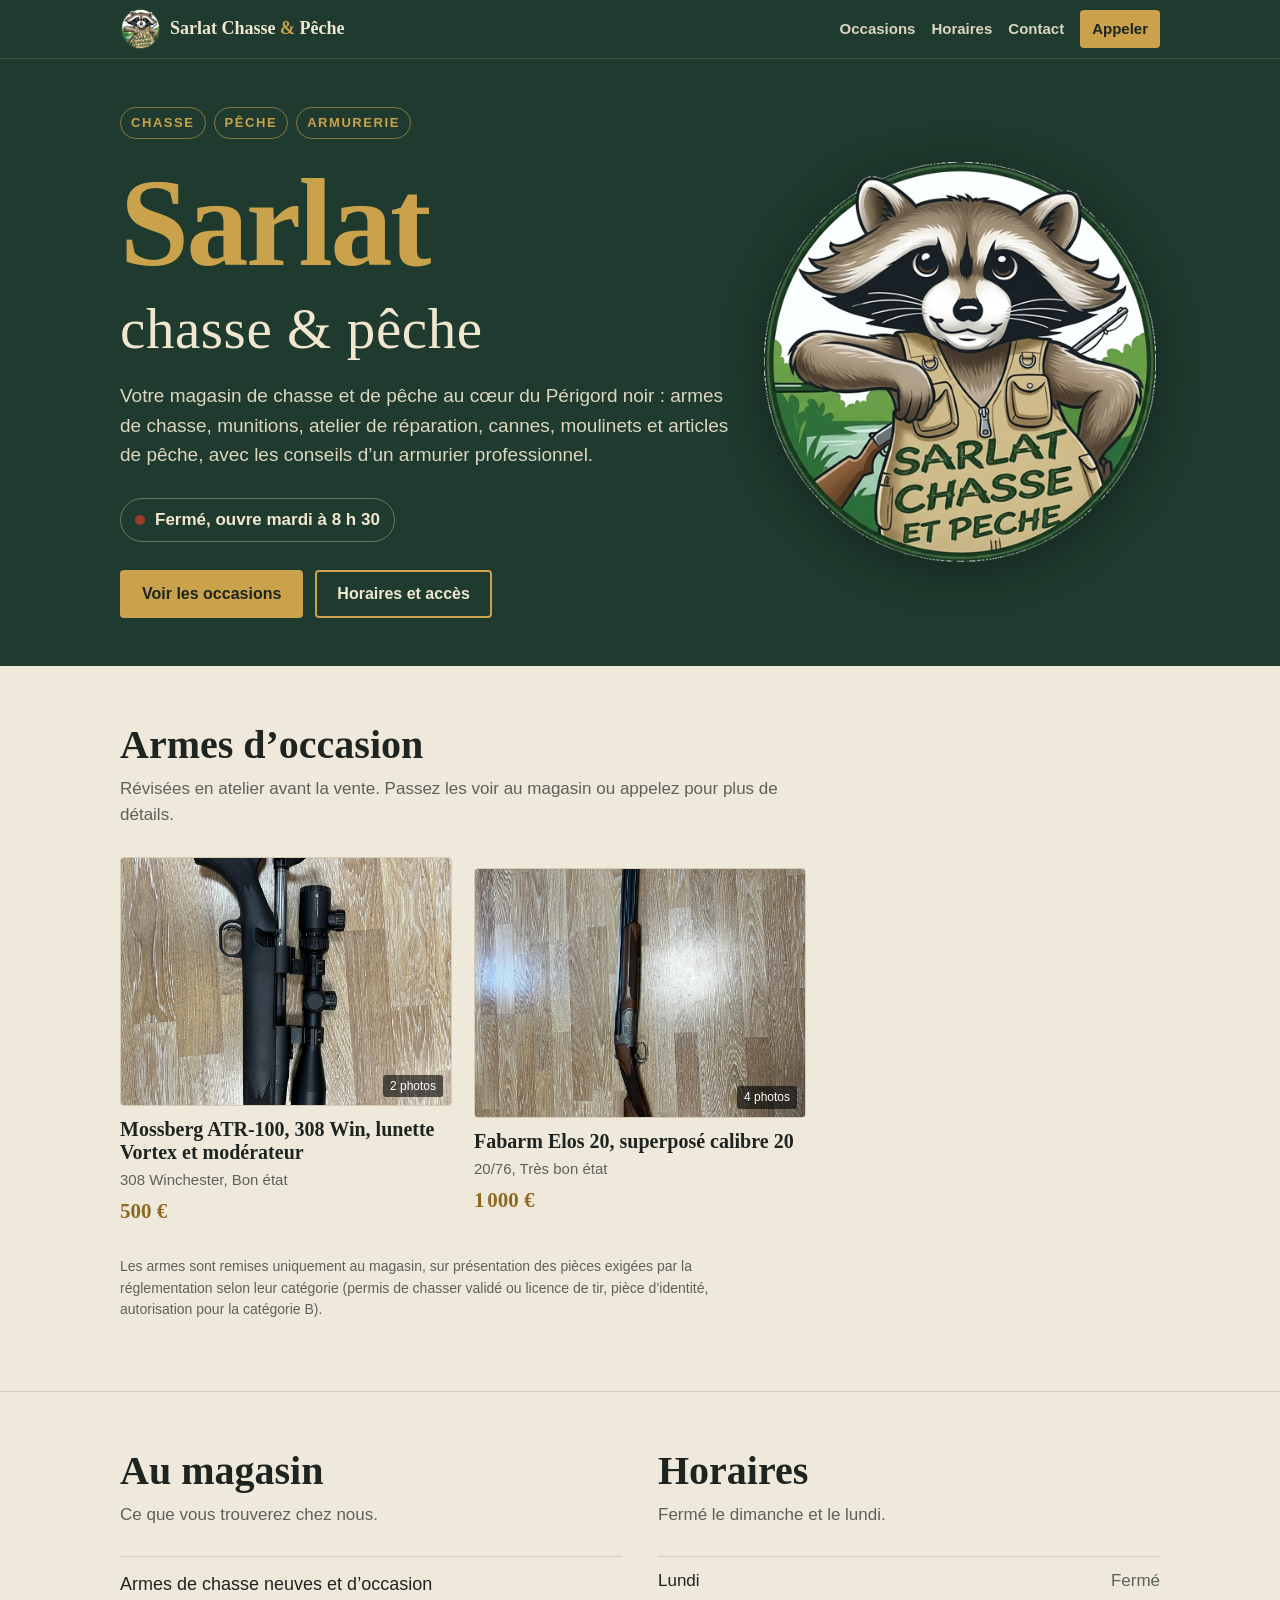
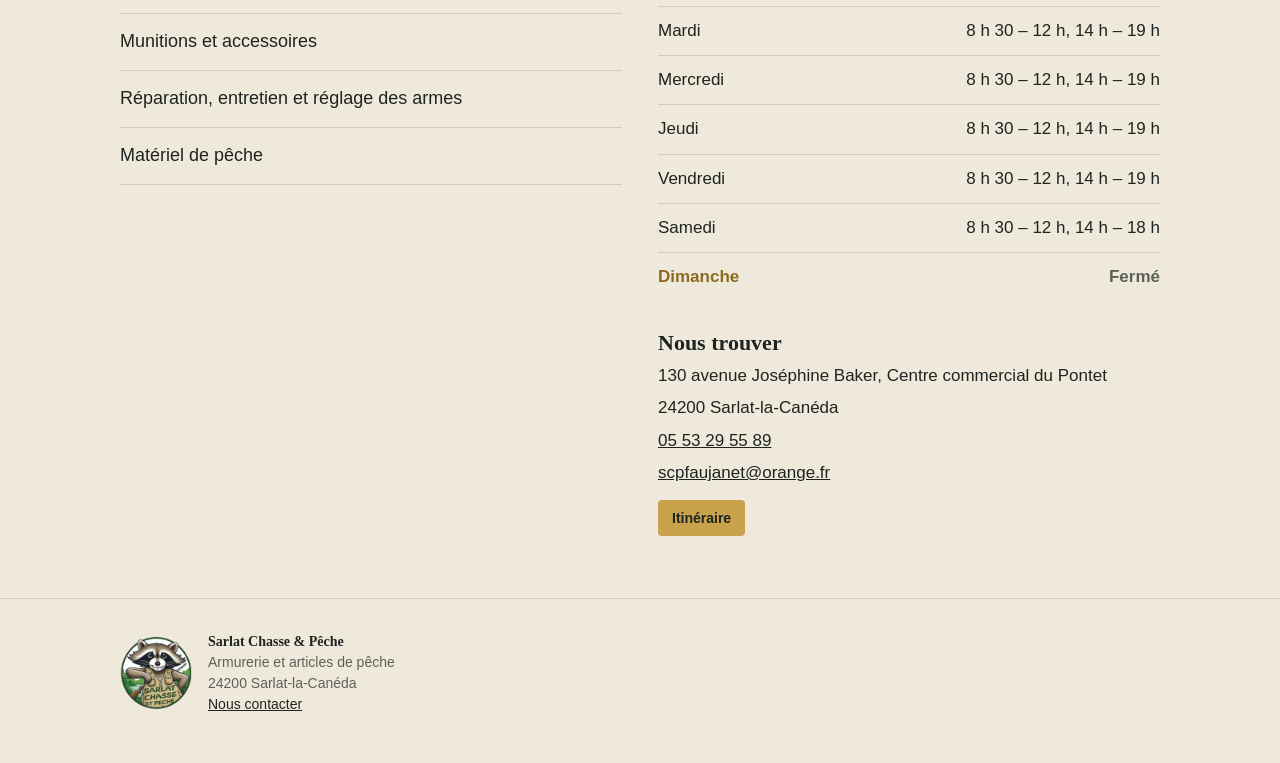
==== commit 036ddae0: "Sécurité (CSP, referrer) et préparation du domaine sarlat-chasse-tir.fr Co-Authored-By: Claude Opus " ====
--- a/index.html
+++ b/index.html
@@ -1,12 +1,14 @@
 <!doctype html>
-<html lang="fr"><head><meta charset="utf-8"><meta name="viewport" content="width=device-width, initial-scale=1, viewport-fit=cover">
+<html lang="fr"><head><meta charset="utf-8"><meta http-equiv="Content-Security-Policy" content="default-src 'self'; script-src 'self' 'unsafe-inline'; style-src 'self' 'unsafe-inline' https://fonts.googleapis.com; font-src https://fonts.gstatic.com; img-src 'self' data:; connect-src 'self'; object-src 'none'; base-uri 'self'; form-action 'self'"><meta name="referrer" content="strict-origin-when-cross-origin"><meta name="viewport" content="width=device-width, initial-scale=1, viewport-fit=cover">
 <title>Sarlat Chasse et Pêche, armurerie et articles de pêche à Sarlat-la-Canéda</title>
 <meta name="description" content="Sarlat Chasse et Pêche, Centre commercial du Pontet à Sarlat-la-Canéda : armurerie, armes de chasse neuves et d’occasion, munitions, réparation, matériel et articles de pêche.">
 <link rel="icon" type="image/png" href="images/logo-64.png">
 <link rel="apple-touch-icon" href="images/logo-180.png">
 <meta property="og:title" content="Sarlat Chasse et Pêche">
 <meta property="og:description" content="Armurerie et articles de pêche à Sarlat-la-Canéda, Centre commercial du Pontet.">
-<meta property="og:image" content="https://chasseetpeche24200.github.io/images/logo.png">
+<meta property="og:image" content="https://sarlat-chasse-tir.fr/images/logo.png">
+<meta property="og:url" content="https://sarlat-chasse-tir.fr/">
+<link rel="canonical" href="https://sarlat-chasse-tir.fr/">
 <meta property="og:type" content="website">
 <link rel="preconnect" href="https://fonts.googleapis.com"><link rel="preconnect" href="https://fonts.gstatic.com" crossorigin>
 <link rel="stylesheet" href="https://fonts.googleapis.com/css2?family=Bitter:wght@500;700;800&family=Source+Sans+3:wght@400;600&display=swap">
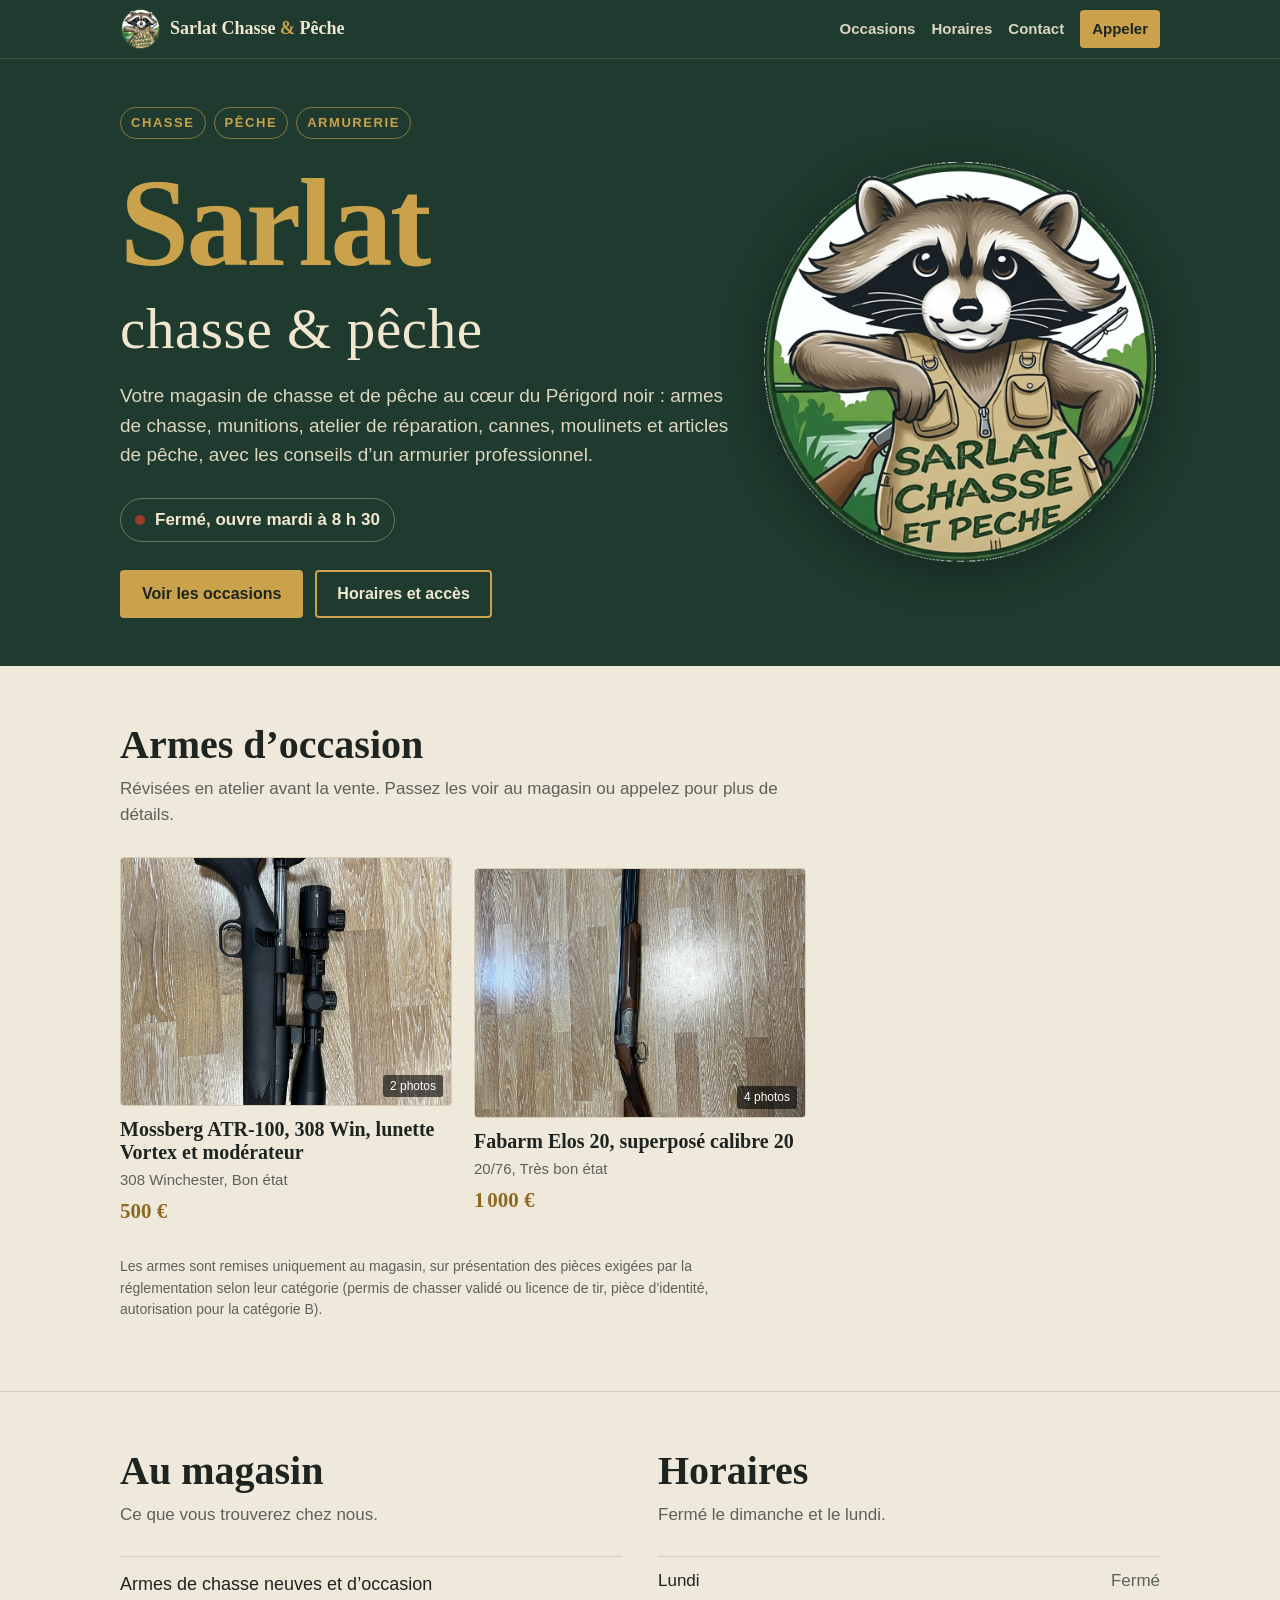
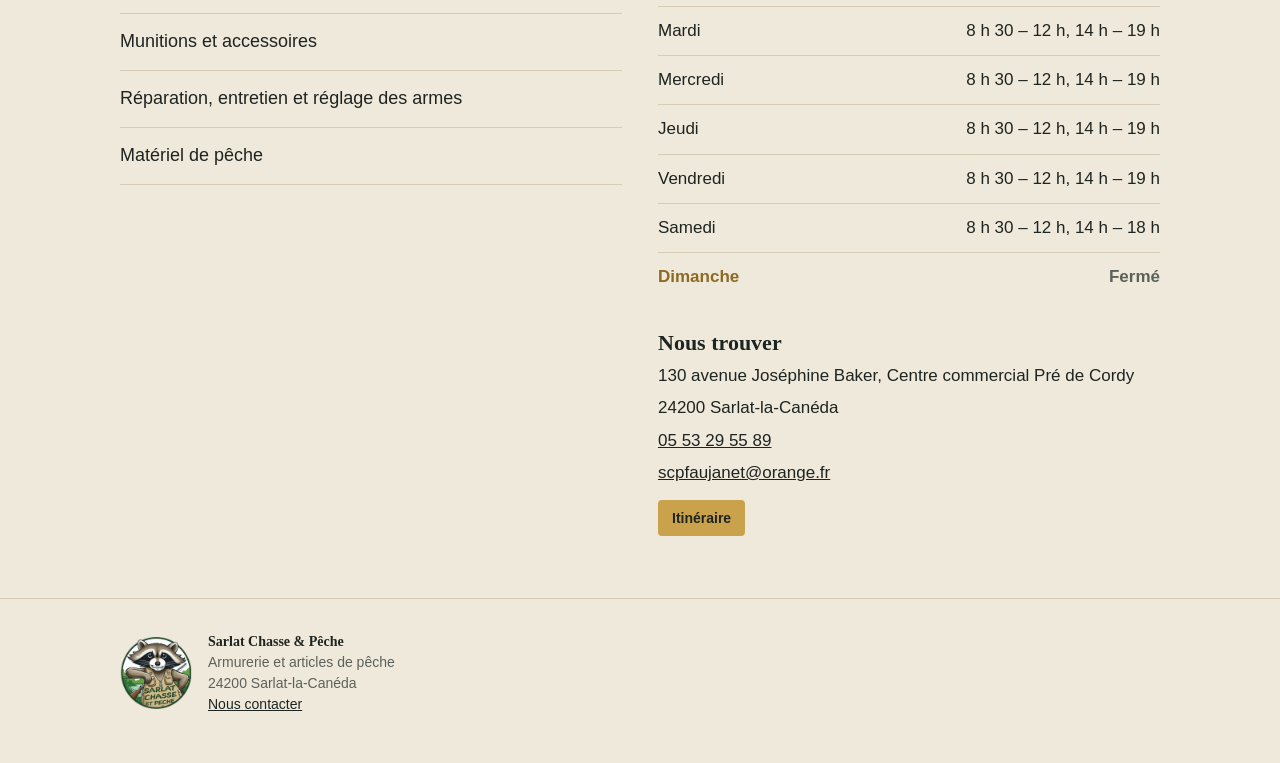
==== commit 66ecc1da: "Adresse unifiée : Centre commercial Pré de Cordy Co-Authored-By: Claude Opus 5.5 <noreply@anthropic." ====
--- a/index.html
+++ b/index.html
@@ -1,11 +1,11 @@
 <!doctype html>
 <html lang="fr"><head><meta charset="utf-8"><meta http-equiv="Content-Security-Policy" content="default-src 'self'; script-src 'self' 'unsafe-inline'; style-src 'self' 'unsafe-inline' https://fonts.googleapis.com; font-src https://fonts.gstatic.com; img-src 'self' data:; connect-src 'self'; object-src 'none'; base-uri 'self'; form-action 'self'"><meta name="referrer" content="strict-origin-when-cross-origin"><meta name="viewport" content="width=device-width, initial-scale=1, viewport-fit=cover">
 <title>Sarlat Chasse et Pêche, armurerie et articles de pêche à Sarlat-la-Canéda</title>
-<meta name="description" content="Sarlat Chasse et Pêche, Centre commercial du Pontet à Sarlat-la-Canéda : armurerie, armes de chasse neuves et d’occasion, munitions, réparation, matériel et articles de pêche.">
+<meta name="description" content="Sarlat Chasse et Pêche, Centre commercial Pré de Cordy à Sarlat-la-Canéda : armurerie, armes de chasse neuves et d’occasion, munitions, réparation, matériel et articles de pêche.">
 <link rel="icon" type="image/png" href="images/logo-64.png">
 <link rel="apple-touch-icon" href="images/logo-180.png">
 <meta property="og:title" content="Sarlat Chasse et Pêche">
-<meta property="og:description" content="Armurerie et articles de pêche à Sarlat-la-Canéda, Centre commercial du Pontet.">
+<meta property="og:description" content="Armurerie et articles de pêche à Sarlat-la-Canéda, Centre commercial Pré de Cordy.">
 <meta property="og:image" content="https://sarlat-chasse-tir.fr/images/logo.png">
 <meta property="og:url" content="https://sarlat-chasse-tir.fr/">
 <link rel="canonical" href="https://sarlat-chasse-tir.fr/">
@@ -16,7 +16,7 @@
 </head><body><div id="root"></div>
 <script src="common.js"></script>
 <script>
-var DATA={shop:{address:'130 avenue Joséphine Baker, Centre commercial du Pontet',city:'24200 Sarlat-la-Canéda',phone:'05 53 29 55 89',email:'scpfaujanet@orange.fr',services:['Armes de chasse neuves et d’occasion','Munitions et accessoires','Réparation, entretien et réglage des armes','Matériel de pêche']},listings:[]};
+var DATA={shop:{address:'130 avenue Joséphine Baker, Centre commercial Pré de Cordy',city:'24200 Sarlat-la-Canéda',phone:'05 53 29 55 89',email:'scpfaujanet@orange.fr',services:['Armes de chasse neuves et d’occasion','Munitions et accessoires','Réparation, entretien et réglage des armes','Matériel de pêche']},listings:[]};
 function parisNow(){var p={};new Intl.DateTimeFormat('en-GB',{timeZone:'Europe/Paris',weekday:'short',hour:'2-digit',minute:'2-digit',hourCycle:'h23'}).formatToParts(new Date()).forEach(function(x){p[x.type]=x.value});return{d:['Sun','Mon','Tue','Wed','Thu','Fri','Sat'].indexOf(p.weekday),m:Number(p.hour)*60+Number(p.minute)}}
 function status(){var n=parisNow(),t=HOURS[n.d]||[];for(var i=0;i<t.length;i++){if(n.m>=t[i][0]&&n.m<t[i][1])return{open:true,text:'Ouvert, jusqu’à '+hm(t[i][1])};if(n.m<t[i][0])return{open:false,text:'Fermé, ouvre à '+hm(t[i][0])}}for(var k=1;k<=7;k++){var d=(n.d+k)%7;if(HOURS[d])return{open:false,text:'Fermé, ouvre '+(k===1?'demain':DAYS[d].toLowerCase())+' à '+hm(HOURS[d][0][0])}}return{open:false,text:'Fermé'}}
 function hoursRows(){var n=parisNow();return [1,2,3,4,5,6,0].map(function(d){var h=HOURS[d];return '<tr class="'+(d===n.d?'today ':'')+(h?'':'off')+'"><td>'+DAYS[d]+'</td><td>'+(h?h.map(function(s){return hm(s[0])+' – '+hm(s[1])}).join(', '):'Fermé')+'</td></tr>'}).join('')}
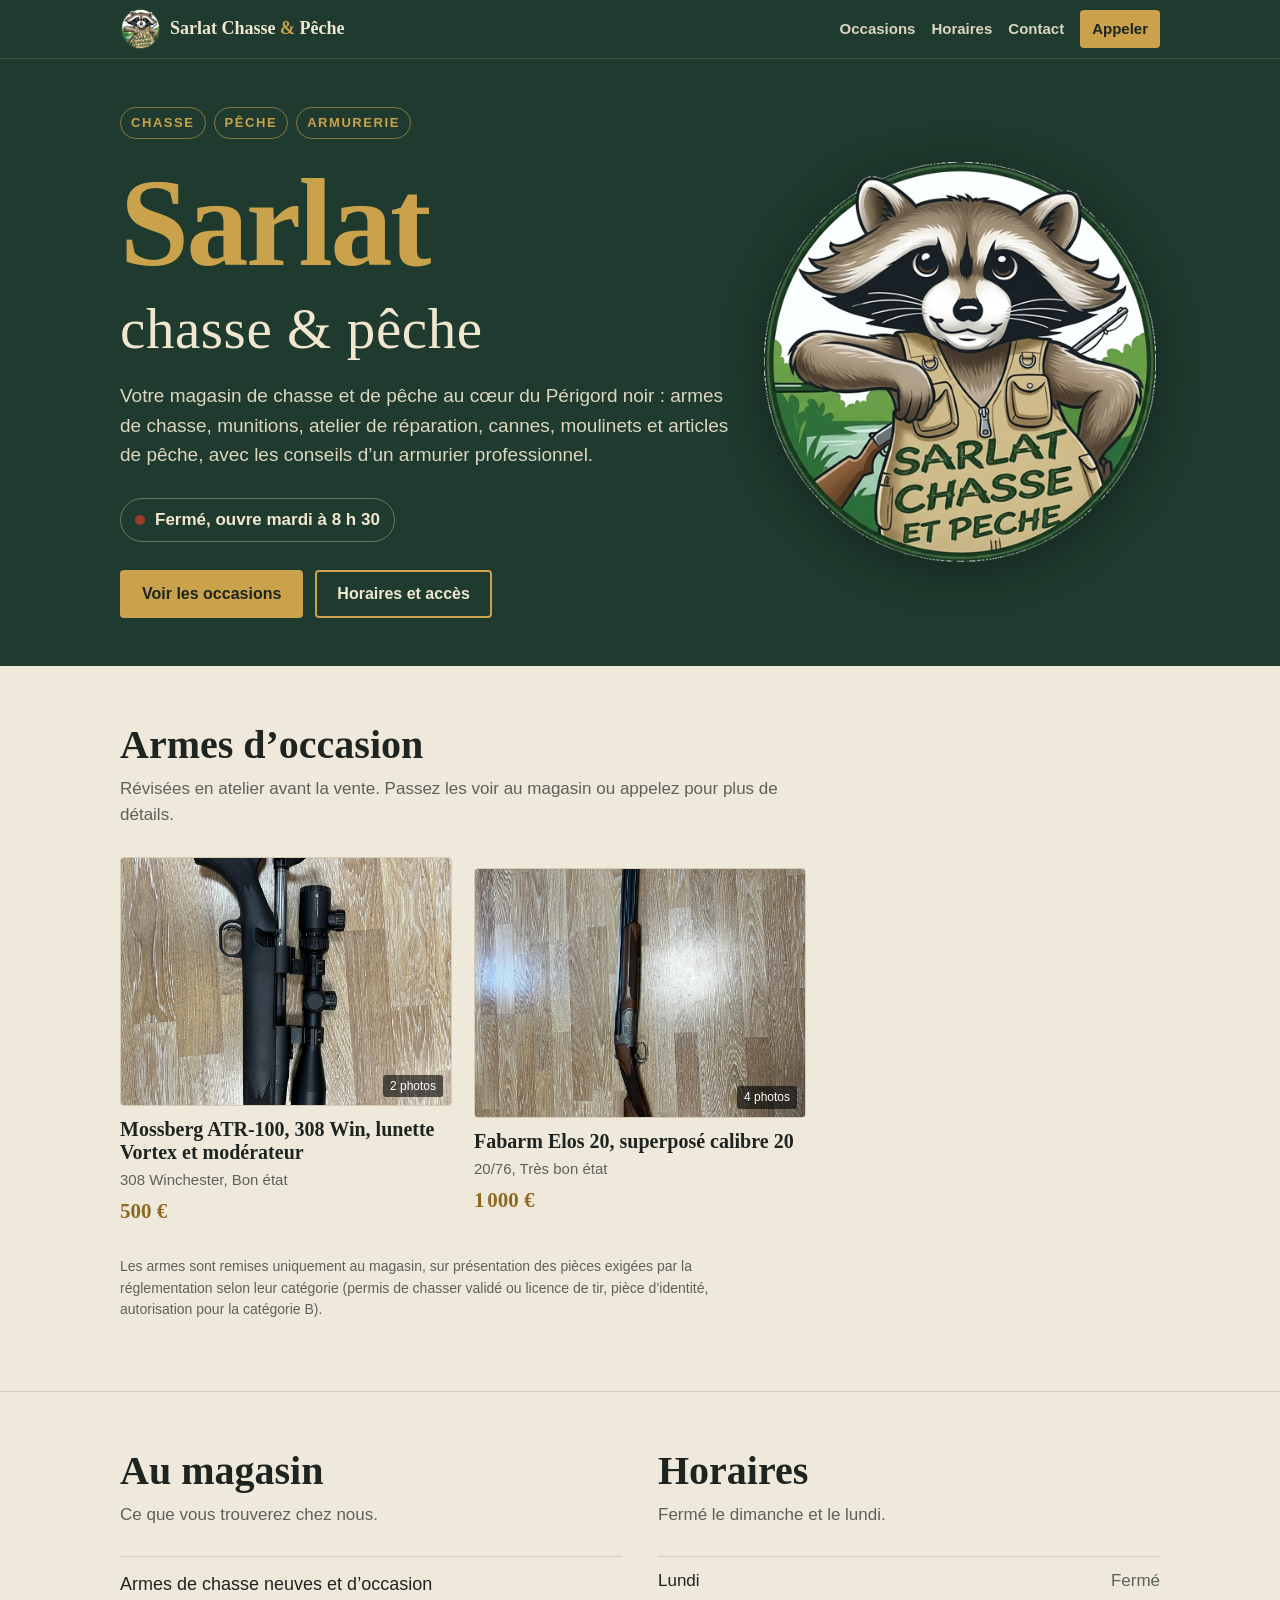
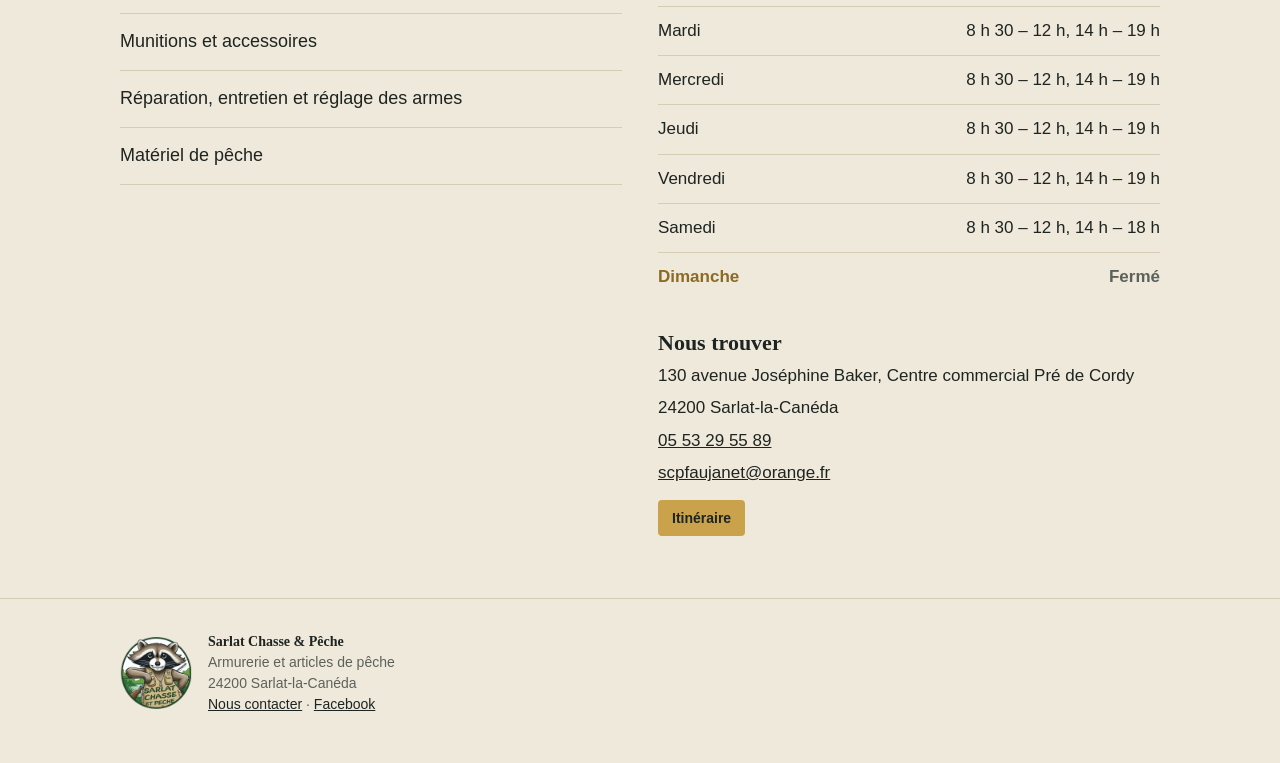
==== commit e6adf2c9: "Lien vers la page Facebook du magasin Co-Authored-By: Claude Opus 5.5 <noreply@anthropic.com>" ====
--- a/index.html
+++ b/index.html
@@ -27,7 +27,7 @@
 '<header class="hero"><div class="wrap hero-grid"><div><p class="kicker"><span>Chasse</span><span>Pêche</span><span>Armurerie</span></p><h1 class="mark">Sarlat<span>chasse &amp; pêche</span></h1><p class="lede">Votre magasin de chasse et de pêche au cœur du Périgord noir : armes de chasse, munitions, atelier de réparation, cannes, moulinets et articles de pêche, avec les conseils d’un armurier professionnel.</p><div class="status'+(st.open?' open':'')+'"><span class="dot"></span>'+st.text+'</div><div class="cta"><a class="btn" href="#occasions">Voir les occasions</a><a class="btn ghost" href="#infos">Horaires et accès</a></div></div><img class="hero-logo" src="images/logo.png" alt="Logo Sarlat Chasse et Pêche : un raton laveur en gilet de chasse avec un fusil et une canne à pêche" width="480" height="480"></div></header>'+
 '<main><section id="occasions"><div class="wrap"><h2>Armes d’occasion</h2><p class="sub">Révisées en atelier avant la vente. Passez les voir au magasin ou appelez pour plus de détails.</p>'+(L.length?'<div class="grid">'+L.map(card).join('')+'</div>':'<div class="empty">Les annonces d’occasion seront bientôt en ligne. En attendant, venez découvrir les armes disponibles au magasin.</div>')+'<p class="notice">Les armes sont remises uniquement au magasin, sur présentation des pièces exigées par la réglementation selon leur catégorie (permis de chasser validé ou licence de tir, pièce d’identité, autorisation pour la catégorie B).</p></div></section>'+
 '<section id="infos"><div class="wrap two"><div><h2>Au magasin</h2><p class="sub">Ce que vous trouverez chez nous.</p><ul class="services">'+(s.services||[]).map(function(x){return '<li>'+esc(x)+'</li>'}).join('')+'</ul></div><div><h2>Horaires</h2><p class="sub">Fermé le dimanche et le lundi.</p><table class="hours">'+hoursRows()+'</table><div class="contact" style="margin-top:28px"><h3 style="font-size:22px;margin-bottom:8px">Nous trouver</h3>'+(s.address?'<p>'+esc(s.address)+'</p>':'')+'<p>'+esc(s.city)+'</p>'+(s.phone?'<p><a href="tel:'+esc(s.phone.replace(/\s/g,''))+'">'+esc(s.phone)+'</a></p>':'')+(s.email?'<p><a href="mailto:'+esc(s.email)+'">'+esc(s.email)+'</a></p>':'')+'<p style="margin-top:14px"><a class="btn small" target="_blank" rel="noopener" href="https://www.google.com/maps/search/?api=1&query='+q+'">Itinéraire</a></p></div></div></div></section></main>'+
-'<footer><div class="wrap foot"><img src="images/logo-180.png" alt="" width="72" height="72"><div><strong>Sarlat Chasse &amp; Pêche</strong><br>Armurerie et articles de pêche<br>'+esc(s.city)+'<br><a href="contact.html">Nous contacter</a></div></div></footer><dialog id="detail"></dialog>';
+'<footer><div class="wrap foot"><img src="images/logo-180.png" alt="" width="72" height="72"><div><strong>Sarlat Chasse &amp; Pêche</strong><br>Armurerie et articles de pêche<br>'+esc(s.city)+'<br><a href="contact.html">Nous contacter</a> · <a href="https://www.facebook.com/p/Sarlat-Chasse-P%C3%AAche-100021199047154/" target="_blank" rel="noopener">Facebook</a></div></div></footer><dialog id="detail"></dialog>';
 Array.prototype.forEach.call(document.querySelectorAll('.item'),function(b){b.onclick=function(){openDetail(Number(b.dataset.i))}})}
 function openDetail(i){var l=DATA.listings[i],d=document.getElementById('detail'),p=l.photos||[];
 d.innerHTML='<div class="dlg"><div class="dlg-head"><div><h2 style="font-size:26px">'+esc(l.title)+'</h2>'+(l.sold?'<span class="meta" style="color:var(--closed);font-weight:600">Vendu</span>':(euro(l.price)?'<div class="price">'+euro(l.price)+'</div>':''))+'</div><button class="x" aria-label="Fermer">×</button></div>'+(p.length?'<div class="gallery">'+p.map(function(f){return '<img alt="" src="'+img(f)+'">'}).join('')+'</div>'+(p.length>1?'<p class="hint">Faites glisser pour voir les autres photos.</p>':''):'')+'<dl class="facts">'+[['Calibre',l.caliber],['Catégorie',l.category],['État',l.condition]].filter(function(x){return x[1]}).map(function(x){return '<dt>'+x[0]+'</dt><dd>'+esc(x[1])+'</dd>'}).join('')+'</dl>'+(l.description?'<p class="desc">'+esc(l.description)+'</p>':'')+'<p class="meta">À voir chez Sarlat Chasse &amp; Pêche, du mardi au samedi. Tél. '+esc(DATA.shop.phone)+'</p>'+(l.sold?'':'<div class="dlg-actions"><a class="btn small" href="contact.html?annonce='+encodeURIComponent(l.id)+'">Poser une question</a>'+(DATA.shop.phone?'<a class="btn small ghost" href="tel:'+esc(DATA.shop.phone.replace(/\s/g,''))+'">Appeler</a>':'')+'</div>')+'</div>';
